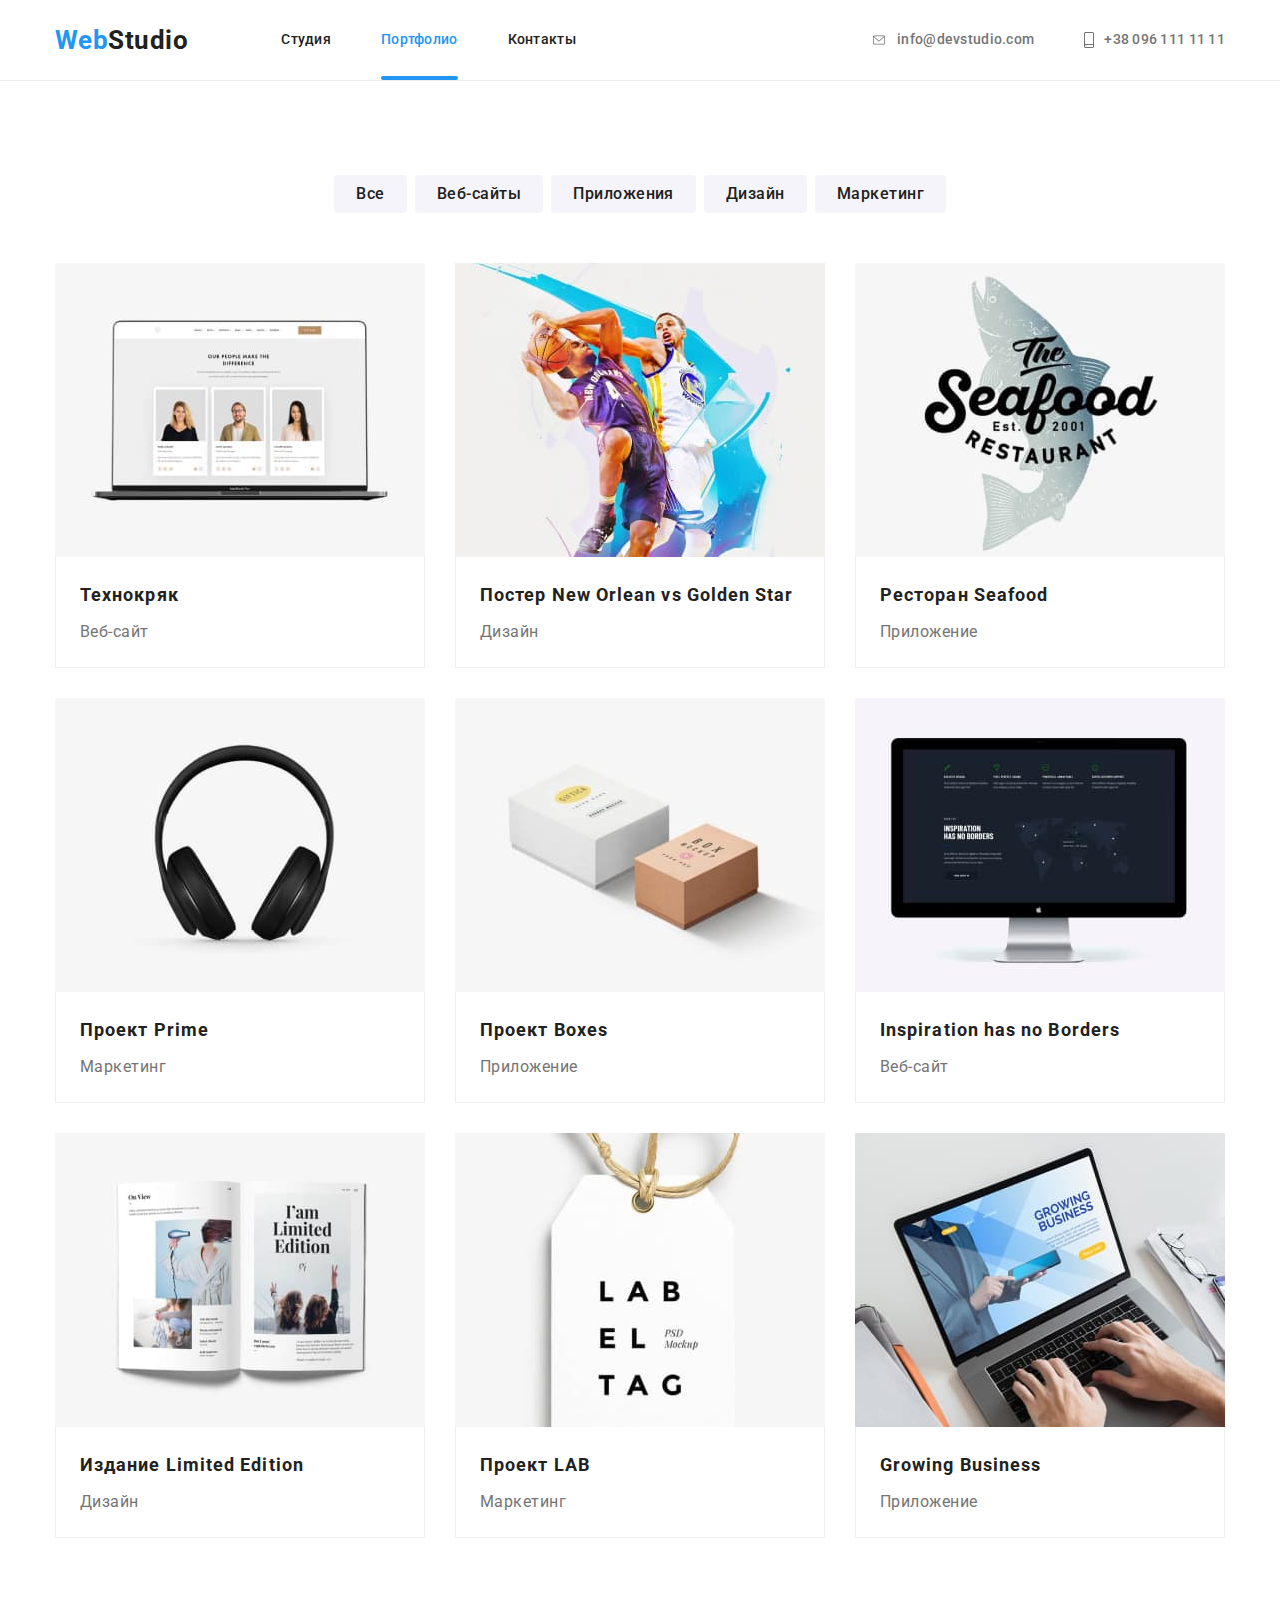
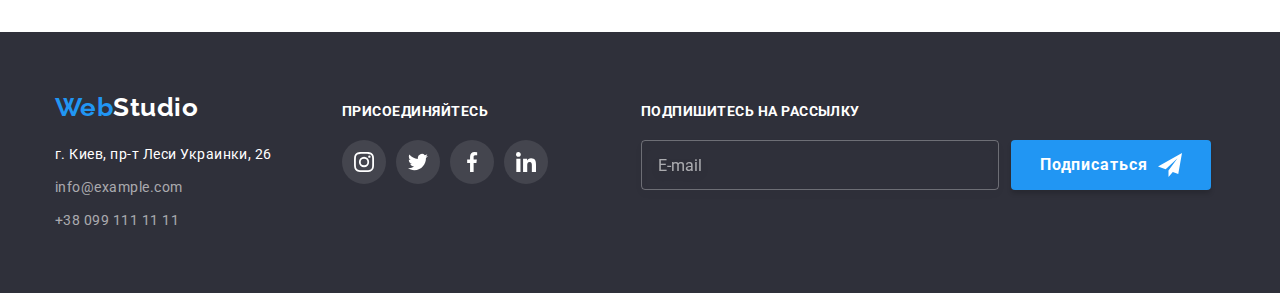
==== portfolio.html @ f4f3c97e "start" ====
<!DOCTYPE html>
<html lang="ru">
  <head>
    <meta charset="UTF-8" />
    <meta http-equiv="X-UA-Compatible" content="IE=edge" />
    <meta name="viewport" content="width=device-width, initial-scale=1.0" />
    <title>Document</title>
    <link rel="preconnect" href="https://fonts.googleapis.com" />
    <link rel="preconnect" href="https://fonts.gstatic.com" crossorigin />
    <link
      href="https://fonts.googleapis.com/css2?family=Raleway:wght@700&family=Roboto:wght@400;500;700;900&display=swap"
      rel="stylesheet"
    />
    <link
      rel="stylesheet"
      href="https://cdnjs.cloudflare.com/ajax/libs/modern-normalize/1.1.0/modern-normalize.min.css"
    />
    <link rel="stylesheet" href="./css/styles.css" />
  </head>

  <body>
    <!-- Шапка -->

    <header class="page-header">
      <nav class="container site-nav">
        <a href="./index.html" lang="en" class="logo link"> <span class="web">Web</span>Studio </a>

        <ul class="nav list">
          <li class="item"><a href="./index.html" class="link"> Студия </a></li>
          <li class="item"><a href="./portfolio.html" class="link current"> Портфолио </a></li>
          <li class="item"><a href="" target="_blank" class="link"> Контакты </a></li>
        </ul>

        <ul class="contacts list">
          <li class="item">
            <a href="mailto:info@devstudio.com" class="mail link">
              <svg class="header-icon" width="16" height="12">
                <use href="./images/icons/icons.svg#prefix__icon-envelope"></use></svg
              >info@devstudio.com
            </a>
          </li>
          <li class="item">
            <a href="tel:+380961111111" class="tel link">
              <svg class="header-icon" width="10" height="16">
                <use href="./images/icons/icons.svg#prefix__icon-smartphone"></use></svg
              >+38 096 111 11 11
            </a>
          </li>
        </ul>
      </nav>
    </header>

    <!-- Основная часть -->
    <main>
      <section class="projects">
        <div class="container">
          <h1 class="hidden-title">Портфолио</h1>

          <!-- Фильтр примеров работ -->

          <h2 class="hidden-title">Фильтр работ</h2>

          <ul class="filter-list list">
            <li class="item">
              <button type="button" class="filter-button">Все</button>
            </li>
            <li class="item">
              <button type="button" class="filter-button">Веб-сайты</button>
            </li>
            <li class="item">
              <button type="button" class="filter-button">Приложения</button>
            </li>
            <li class="item">
              <button type="button" class="filter-button">Дизайн</button>
            </li>
            <li class="item">
              <button type="button" class="filter-button">Маркетинг</button>
            </li>
          </ul>

          <!-- Галерея работ -->

          <h2 class="hidden-title">Галерея работ</h2>

          <ul class="projects-list list">
            <li class="projects-list-item">
              <a href="" class="project link">
                <div class="overlay">
                  <img
                    src="./images/portfolio/technocrack.jpg"
                    alt="Скрин веб-сайта Технокряк"
                    width="370"
                    height="294"
                  />
                  <div class="project-description">
                    <p>
                      Ресурс предлагает комплексные предложения с разным уровнем функционала и
                      сервисов. Все это позволит посетителю получить исчерпывающие сведения о
                      компании или частном лице.
                    </p>
                  </div>
                </div>
                <div class="text">
                  <h3 class="project-title">Технокряк</h3>
                  <p class="project-type">Веб-сайт</p>
                </div>
              </a>
            </li>

            <li class="projects-list-item">
              <a href="" class="project link">
                <div class="overlay">
                  <img
                    src="./images/portfolio/poster.jpg"
                    alt="Постер New Orlean vs Golden Star"
                    width="370"
                    height="294"
                  />
                  <div class="project-description">
                    <p>
                      Ресурс предлагает комплексные предложения с разным уровнем функционала и
                      сервисов. Все это позволит посетителю получить исчерпывающие сведения о
                      компании или частном лице.
                    </p>
                  </div>
                </div>
                <div class="text">
                  <h3 class="project-title">
                    Постер <span lang="en"> New Orlean vs Golden Star </span>
                  </h3>
                  <p class="project-type">Дизайн</p>
                </div>
              </a>
            </li>

            <li class="projects-list-item">
              <a href="" class="project link">
                <div class="overlay">
                  <img
                    src="./images/portfolio/seafood.jpg"
                    alt="Ресторан Seafood лого"
                    width="370"
                    height="294"
                  />
                  <div class="project-description">
                    <p>
                      Ресурс предлагает комплексные предложения с разным уровнем функционала и
                      сервисов. Все это позволит посетителю получить исчерпывающие сведения о
                      компании или частном лице.
                    </p>
                  </div>
                </div>
                <div class="text">
                  <h3 class="project-title">Ресторан <span lang="en">Seafood</span></h3>
                  <p class="project-type">Приложение</p>
                </div>
              </a>
            </li>

            <li class="projects-list-item">
              <a href="" class="project link">
                <div class="overlay">
                  <img
                    src="./images/portfolio/prime.jpg"
                    alt="Фото наушников"
                    width="370"
                    height="294"
                  />
                  <div class="project-description">
                    <p>
                      Ресурс предлагает комплексные предложения с разным уровнем функционала и
                      сервисов. Все это позволит посетителю получить исчерпывающие сведения о
                      компании или частном лице.
                    </p>
                  </div>
                </div>
                <div class="text">
                  <h3 class="project-title">Проект <span lang="en">Prime</span></h3>
                  <p class="project-type">Маркетинг</p>
                </div>
              </a>
            </li>

            <li class="projects-list-item">
              <a href="" class="project link">
                <div class="overlay">
                  <img src="./images/portfolio/boxes.jpg" alt="Коробки" width="370" height="294" />

                  <div class="project-description">
                    <p>
                      Ресурс предлагает комплексные предложения с разным уровнем функционала и
                      сервисов. Все это позволит посетителю получить исчерпывающие сведения о
                      компании или частном лице.
                    </p>
                  </div>
                </div>
                <div class="text">
                  <h3 class="project-title">Проект Boxes</h3>
                  <p class="project-type">Приложение</p>
                </div>
              </a>
            </li>

            <li class="projects-list-item">
              <a href="" class="project link">
                <div class="overlay">
                  <img
                    src="./images/portfolio/inspiration.jpg"
                    alt="Скриншот веб-сайта Inspiration has no Borders"
                    width="370"
                    height="294"
                  />
                  <div class="project-description">
                    <p>
                      Ресурс предлагает комплексные предложения с разным уровнем функционала и
                      сервисов. Все это позволит посетителю получить исчерпывающие сведения о
                      компании или частном лице.
                    </p>
                  </div>
                </div>
                <div class="text">
                  <h3 class="project-title">Inspiration has no Borders</h3>
                  <p class="project-type">Веб-сайт</p>
                </div>
              </a>
            </li>

            <li class="projects-list-item">
              <a href="" class="project link">
                <div class="overlay">
                  <img
                    src="./images/portfolio/limited-edition.jpg"
                    alt="Разворот журнала"
                    width="370"
                    height="294"
                  />
                  <div class="project-description">
                    <p>
                      Ресурс предлагает комплексные предложения с разным уровнем функционала и
                      сервисов. Все это позволит посетителю получить исчерпывающие сведения о
                      компании или частном лице.
                    </p>
                  </div>
                </div>
                <div class="text">
                  <h3 class="project-title">Издание Limited Edition</h3>
                  <p class="project-type">Дизайн</p>
                </div>
              </a>
            </li>

            <li class="projects-list-item">
              <a href="" class="project link">
                <div class="overlay">
                  <img
                    src="./images/portfolio/lab.jpg"
                    alt="Проект LAB лого"
                    width="370"
                    height="294"
                  />
                  <div class="project-description">
                    <p>
                      Ресурс предлагает комплексные предложения с разным уровнем функционала и
                      сервисов. Все это позволит посетителю получить исчерпывающие сведения о
                      компании или частном лице.
                    </p>
                  </div>
                </div>
                <div class="text">
                  <h3 class="project-title">Проект LAB</h3>
                  <p class="project-type">Маркетинг</p>
                </div>
              </a>
            </li>

            <li class="projects-list-item">
              <a href="" class="project link">
                <div class="overlay">
                  <img
                    src="./images/portfolio/growing-business.jpg"
                    alt="Скриншот приложения Growing Business"
                    width="370"
                    height="294"
                  />
                  <div class="project-description">
                    <p>
                      Ресурс предлагает комплексные предложения с разным уровнем функционала и
                      сервисов. Все это позволит посетителю получить исчерпывающие сведения о
                      компании или частном лице.
                    </p>
                  </div>
                </div>
                <div class="text">
                  <h3 class="project-title">Growing Business</h3>
                  <p class="project-type">Приложение</p>
                </div>
              </a>
            </li>
          </ul>
        </div>
      </section>
    </main>

    <!-- Футер -->

    <footer class="page-footer">
      <div class="container footer-flex">
        <div>
          <a href="./index.html" lang="en" class="white-logo link">
            <span class="web">Web</span>Studio
          </a>

          <address>
            <ul class="address-list list">
              <li>
                <a
                  href="https://goo.gl/maps/A1SFex8QC9FyxfqN6"
                  target="_blank"
                  rel="noopener noreferrer"
                  class="link"
                >
                  г. Киев, пр-т Леси Украинки, 26
                </a>
              </li>
              <li>
                <a href="mailto:info@example.com" class="link"> info@example.com </a>
              </li>
              <li><a href="tel:+380991111111" class="link">+38 099 111 11 11</a></li>
            </ul>
          </address>
        </div>
        <div class="social-links">
          <h2 class="hidden-title">Социальные сети</h2>
          <h3>Присоединяйтесь</h3>
          <ul class="social-media-list list">
            <li class="footer-media-icon">
              <a href="" class="footer-social-link">
                <svg class="icon" width="20" height="20">
                  <use href="./images/icons/icons.svg#prefix__icon-instagram"></use>
                </svg>
              </a>
            </li>
            <li class="footer-media-icon">
              <a href="" class="footer-social-link">
                <svg class="icon" width="20" height="20">
                  <use href="./images/icons/icons.svg#prefix__icon-twitter"></use>
                </svg>
              </a>
            </li>
            <li class="footer-media-icon">
              <a href="" class="footer-social-link">
                <svg class="icon" width="20" height="20">
                  <use href="./images/icons/icons.svg#prefix__icon-facebook"></use>
                </svg>
              </a>
            </li>
            <li class="footer-media-icon">
              <a href="" class="footer-social-link">
                <svg class="icon" width="20" height="20">
                  <use href="./images/icons/icons.svg#prefix__icon-linkedin"></use>
                </svg>
              </a>
            </li>
          </ul>
        </div>

        <form class="subscription-form">
          <h3>Подпишитесь на рассылку</h3>
          <div class="subscription-form-field">
            <label class="visually-hidden" for="email">Подписка на рассылку</label>
            <input
              class="subscription-input"
              type="email"
              name="E-mail"
              id="email"
              placeholder="E-mail"
            />

            <button class="subscription-button" type="submit">
              Подписаться
              <svg class="icon" width="24" height="24">
                <use href="./images/icons/icons.svg#icon-send"></use>
              </svg>
            </button>
          </div>
        </form>
      </div>
    </footer>
  </body>
</html>
---- css/styles.css ----
:root {
  --primary-text-color: #212121;
  --secondary-text-color: #757575;
  --accent-color: #2196f3;
  --main-white: #ffffff;
  --dark-bg-color: #2f303a;
  --light-bg-color: #f5f4fa;
  --transition-duration: 250ms;
  --transition-timing-function: cubic-bezier(0.4, 0, 0.2, 1);
}

body {
  color: var(--primary-text-color);
  background-color: var(--main-white, #ffffff);

  font-family: Roboto, sans-serif;
  letter-spacing: 0.03em;
}

.page-header {
  background-color: #ffffff;
  border-bottom: 1px solid #ececec;
}

.container {
  width: 1200px;
  margin-left: auto;
  margin-right: auto;
  padding-left: 15px;
  padding-right: 15px;
}

/* logo */
.site-nav {
  display: flex;
  align-items: center;
}
.logo {
  color: var(--primary-text-color);

  font-family: Raleway, sans-serif;
  font-weight: 700;
  font-size: 26px;
  line-height: 1.19;
}
.web {
  color: var(--accent-color);
}

/* header */
.list {
  padding: 0;
  margin: 0;

  list-style: none;
}
.link,
.link:visited {
  text-decoration: none;
  color: inherit;
  font-family: inherit;

  transition-property: color;
  transition-duration: var(--transition-duration);
  transition-timing-function: var(--transition-timing-function);
}
.nav {
  display: flex;
  margin-left: 93px;
}
.nav .item {
  position: relative;
}
.nav .item:not(:last-child) {
  margin-right: 50px;
}

.nav .link {
  display: block;
  padding-top: 32px;
  padding-bottom: 32px;

  color: var(--primary-text-color);

  font-weight: 500;
  font-size: 14px;
  line-height: 1.14;
  letter-spacing: 0.02em;
}
.nav .link.current {
  color: var(--accent-color);
}
.current::after {
  content: '';
  position: absolute;
  left: 0;
  bottom: 0;

  height: 4px;
  width: 100%;
  background: #2196f3;
  border-radius: 2px;
}

.contacts {
  display: flex;
  margin-left: auto;
}
.contacts .item + .item {
  margin-left: 50px;
}

.contacts .link {
  display: block;
  padding-top: 32px;
  padding-bottom: 32px;

  color: var(--secondary-text-color);

  font-weight: 500;
  font-size: 14px;
  line-height: 1.14;
  letter-spacing: 0.02em;
}
.site-nav .link:hover,
.site-nav .link:focus {
  color: var(--accent-color);
}
.contacts .item > a {
  display: inline-flex;
  justify-content: center;
  align-items: center;
}
.header-icon {
  fill: currentColor;
  margin-right: 10px;
}

/* hero */
.hero {
  max-width: 1600px;
  min-height: 600px;
  margin-left: auto;
  margin-right: auto;

  padding-top: 200px;
  padding-bottom: 200px;

  background-color: #c4c4c4;
  background-image: linear-gradient(to right, rgba(47, 48, 58, 0.4), rgba(47, 48, 58, 0.4)),
    url(../images/icons/fon.jpg);
  background-repeat: no-repeat;
  background-position: center;
  background-size: cover;

  /* background-color: var(--secondary-bg-color); */
  text-align: center;
}
.hero-title {
  margin: 0 auto;
  margin-bottom: 30px;
  width: 696px;

  color: var(--main-white);

  font-weight: 900;
  font-size: 44px;
  line-height: 1.36;

  letter-spacing: 0.06em;
  text-transform: uppercase;
}
.hero-button {
  display: inline-block;
  padding: 10px 32px;
  border-radius: 4px;
  min-width: 200px;
  border: none;

  color: var(--main-white);
  background-color: var(--accent-color);
  cursor: pointer;

  font-family: inherit;
  font-weight: 700;
  font-size: 16px;
  line-height: 1.88;
  letter-spacing: 0.06em;
}

/* section skills */

/* .section {
  padding-top: 94px;
  padding-bottom: 94px;
}   
- мені зручніше було кожній секції окремо все задавати, 
до того ж, в мене окремо є секції skills & work-areas 
в них відрізняються паддінги, чи їх треба в одну секцію винести? 
*/

.skills {
  padding-top: 94px;
  padding-bottom: 94px;
}
.hidden-title,
.visually-hidden {
  position: absolute;
  width: 1px;
  height: 1px;
  margin: -1px;
  border: 0;
  padding: 0;

  white-space: nowrap;
  clip-path: inset(100%);
  clip: rect(0 0 0 0);
  overflow: hidden;
}
.skills-list {
  display: flex;
  justify-content: space-between;
}
.skill {
  /* width: 270px; */
  width: calc((100% - 3 * 30px) / 4);
}

.skill-icon {
  display: flex;
  justify-content: center;
  align-items: center;

  width: 270px;
  height: 120px;

  background-color: var(--light-bg-color);

  border-radius: 4px;
  margin-top: 0;
  margin-bottom: 30px;
}

.skills-list h3 {
  margin-top: 0;
  margin-bottom: 10px;

  font-weight: 700;
  font-size: 14px;
  line-height: 1.14;

  text-transform: uppercase;
}
.skills-list p {
  margin-top: 0;
  margin-bottom: 0;

  color: var(--secondary-text-color);

  font-size: 14px;
  line-height: 1.71;
}

/* work areas section */
.work-areas {
  margin-top: 0;
  margin-bottom: 0;
  padding-bottom: 94px;
}
.work-areas-list {
  display: flex;
  justify-content: space-between;
  /* vertical-align: bottom; */
}
.section-title {
  margin-top: 0;
  margin-bottom: 50px;

  font-weight: 700;
  font-size: 36px;
  line-height: 1.17;
  text-align: center;
}
.work-area-item {
  position: relative;
}
.work-area-item img {
  display: block;
}

.text-over {
  position: absolute;
  display: flex;
  justify-content: center;
  align-items: center;

  left: 0;
  bottom: 0;

  width: 100%;
  height: 70px;
  padding: 27px;

  background-color: rgba(47, 48, 58, 0.8);
  color: var(--main-white);

  font-weight: 700;
  font-size: 14px;
  line-height: 1.14;

  text-transform: uppercase;
}

/* team section */
.team {
  padding-top: 94px;
  padding-bottom: 94px;

  background-color: var(--light-bg-color);
}
.our-team {
  display: flex;
  justify-content: space-between;
}

.team-member {
  background-color: var(--main-white);

  box-shadow: 0px 1px 3px rgba(0, 0, 0, 0.12), 0px 1px 1px rgba(0, 0, 0, 0.14),
    0px 2px 1px rgba(0, 0, 0, 0.2);
  border-radius: 0px 0px 4px 4px;
}
.description {
  padding-top: 30px;
  padding-bottom: 30px;
}
.name {
  margin-top: 0;
  margin-bottom: 10px;

  font-weight: 500;
  font-size: 16px;
  line-height: 1.18;
  text-align: center;
}
.position {
  margin-top: 0;
  margin-bottom: 16px;

  color: var(--secondary-text-color);

  font-size: 16px;
  line-height: 1.18;
  text-align: center;
}
.social-media-list {
  display: flex;
  align-items: center;
  justify-content: center;
}
.social-media-icon + .social-media-icon {
  margin-left: 10px;
}
.social-link {
  display: inline-flex;
  justify-content: center;
  align-items: center;

  padding: 0;
  width: 44px;
  height: 44px;
  border-radius: 50%;

  fill: #afb1b8;

  transition: fill var(--transition-duration) var(--transition-timing-function),
    background-color var(--transition-duration) var(--transition-timing-function);
}

.social-link:hover,
.social-link:focus {
  fill: var(--main-white);
  background-color: var(--accent-color);
}

/* clients */
.clients {
  padding-top: 94px;
  padding-bottom: 94px;
}
.clients-list {
  display: flex;
  justify-content: space-between;
}
.client-company {
  display: inline-flex;
  align-items: center;
  justify-content: center;

  width: 170px;
  height: 92px;

  border: 1px solid #afb1b8;
  border-radius: 4px;
  fill: #afb1b8;

  transition: fill var(--transition-duration) var(--transition-timing-function),
    border var(--transition-duration) var(--transition-timing-function);
}

.client-company:hover,
.client-company:focus {
  fill: var(--accent-color);
  border: 1px solid var(--accent-color);
}

/* Portfolio */
/* filter */
.projects {
  padding-top: 94px;
  padding-bottom: 94px;
}
.filter-list {
  padding-bottom: 50px;
  display: flex;
  justify-content: center;
}
.filter-list .item:not(:last-child) {
  margin-right: 8px;
}

.filter-button {
  min-width: 73px;
  padding: 6px 22px;
  border: none;
  border-radius: 4px;

  color: var(--primary-text-color);
  background-color: #f5f4fa;

  font-family: Roboto, sans-serif;
  font-style: normal;
  font-weight: 500;
  font-size: 16px;
  line-height: 1.62;
  text-align: center;
  letter-spacing: 0.03em;

  transition: color var(--transition-duration) var(--transition-timing-function),
    background-color var(--transition-duration) var(--transition-timing-function),
    box-shadow var(--transition-duration) var(--transition-timing-function);
}
.filter-button:hover,
.filter-button:focus {
  color: var(--main-white);
  background-color: var(--accent-color);
  cursor: pointer;

  box-shadow: 0px 3px 1px rgba(0, 0, 0, 0.1), 0px 1px 2px rgba(0, 0, 0, 0.08),
    0px 2px 2px rgba(0, 0, 0, 0.12);
}

/* gallery */
.projects-list {
  display: flex;
  flex-wrap: wrap;
}
.projects-list-item {
  /* width: 370px; */
  width: calc((100% - 60px) / 3);
  margin-right: 30px;
  margin-bottom: 30px;
}
.projects-list-item:nth-child(3n) {
  margin-right: 0;
}
.projects-list-item:nth-last-child(-n + 3) {
  margin-bottom: 0;
}
.project {
  display: block;

  transition: box-shadow var(--transition-duration) var(--transition-timing-function);
}
.overlay {
  position: relative;
  overflow: hidden;
  display: flex;
}
.project-description {
  position: absolute;
  top: 0;
  left: 0;
  display: flex;
  justify-content: center;
  align-items: center;

  width: 100%;
  height: 100%;
  padding: 63px 24px;

  background-color: var(--accent-color);
  opacity: 0.9;
  color: var(--main-white);
  font-size: 18px;
  line-height: 1.5;
  transform: translateY(105%);

  transition: transform var(--transition-duration) var(--transition-timing-function);
}

.project:hover,
.project:focus {
  box-shadow: 0px 1px 1px rgba(0, 0, 0, 0.12), 0px 4px 4px rgba(0, 0, 0, 0.06),
    1px 4px 6px rgba(0, 0, 0, 0.16);
  cursor: pointer;
}

.project:hover .project-description,
.project:focus .project-description {
  transform: translateY(0);
}
.project > img {
  display: block;
}

.projects-list-item .text {
  padding: 20px 24px;
  border-bottom: 1px solid #eeeeee;
  border-left: 1px solid #eeeeee;
  border-right: 1px solid #eeeeee;
}
.project-title {
  margin-top: 0;
  margin-bottom: 4px;

  font-weight: 700;
  font-size: 18px;
  line-height: 2;
  letter-spacing: 0.06em;
}
.project-type {
  margin-top: 0;
  margin-bottom: 0;

  color: var(--secondary-text-color);

  font-size: 16px;
  line-height: 1.88;
}

/* footer */
.page-footer {
  padding-top: 60px;
  padding-bottom: 60px;

  background-color: var(--dark-bg-color);
}
.page-footer .white-logo {
  display: block;
  margin-bottom: 20px;

  color: var(--main-white);

  font-family: Raleway, sans-serif;
  font-weight: 700;
  font-size: 26px;
  line-height: 1.19;
}
.address-list > li:not(:last-child) {
  display: block;
  margin-bottom: 9px;
}
.address-list .link {
  color: rgba(255, 255, 255, 0.6);

  font-style: normal;
  font-weight: 400;
  font-size: 14px;
  line-height: 1.71;
}
.address-list .link:hover,
.address-list .link:focus {
  color: var(--accent-color);
}
.address-list [rel] {
  color: var(--main-white);
}
.page-footer h3 {
  margin-top: 0;
  margin-bottom: 20px;

  font-weight: 700;
  font-size: 14px;
  line-height: 1.14;

  text-transform: uppercase;
  color: var(--main-white);
}
.footer-flex {
  display: flex;
  align-items: baseline;
  /* justify-content: space-between; */
}
.social-links {
  margin-left: 70px;
}
.footer-media-icon + .footer-media-icon {
  margin-left: 10px;
}
.footer-social-link {
  display: inline-flex;
  justify-content: center;
  align-items: center;

  padding: 0;
  width: 44px;
  height: 44px;
  border-radius: 50%;

  fill: var(--main-white);
  background-color: rgba(255, 255, 255, 0.1);

  transition: background-color var(--transition-duration) var(--transition-timing-function);
}
.footer-social-link:hover,
.footer-social-link:focus {
  background-color: var(--accent-color);
}
.subscription-form {
  margin-left: 93px;
}
.subscription-form-field {
  display: flex;
}
.subscription-input {
  width: 358px;
  height: 50px;
  padding-left: 16px;

  border: 1px solid rgba(255, 255, 255, 0.3);
  filter: drop-shadow(0px 4px 4px rgba(0, 0, 0, 0.15));
  border-radius: 4px;

  background-color: transparent;
  color: var(--main-white);
  outline: none;

  cursor: pointer;
  transition: border-color var(--transition-duration) var(--transition-timing-function);
}
.subscription-input::placeholder {
  color: rgba(255, 255, 255, 0.6);
}
.subscription-input:hover,
.subscription-input:focus {
  border-color: var(--accent-color);
}
.subscription-button {
  display: flex;
  align-items: center;
  justify-content: center;

  padding: 10px;
  min-width: 200px;
  margin-left: 12px;

  color: var(--main-white);
  background-color: var(--accent-color);
  box-shadow: 0px 4px 4px rgba(0, 0, 0, 0.15);
  border: none;
  border-radius: 4px;

  font-family: inherit;
  font-weight: 700;
  font-size: 16px;
  line-height: 1.88;
  letter-spacing: 0.06em;

  cursor: pointer;
}
.subscription-button .icon {
  margin-left: 10px;
}

/*  MODAL */

.backdrop {
  position: fixed;
  top: 0;
  left: 0;
  width: 100%;
  height: 100%;

  background-color: rgba(0, 0, 0, 0.2);
  transition: opacity 300ms var(--transition-timing-function),
    visibility 300ms var(--transition-timing-function);
}
.backdrop.is-hidden {
  opacity: 0;
  pointer-events: none;
  visibility: hidden;
}

.backdrop.is-hidden .modal {
  transform: translate(-50%, -50%) scale(0.5) rotate(360deg);
}

.modal {
  position: absolute;
  z-index: 1;
  top: 50%;
  left: 50%;
  transform: translate(-50%, -50%) scale(1) rotate(0);

  width: 528px;
  min-height: 581px;
  padding: 40px 39px 40px 41px;

  background-color: var(--main-white);
  box-shadow: 0px 1px 3px rgba(0, 0, 0, 0.12), 0px 1px 1px rgba(0, 0, 0, 0.14),
    0px 2px 1px rgba(0, 0, 0, 0.2);
  border-radius: 4px;

  transition: transform 300ms var(--transition-timing-function);
}

.close-icon {
  display: flex;
  justify-content: center;
  align-items: center;

  position: absolute;
  top: 8px;
  right: 8px;

  width: 30px;
  height: 30px;

  background-color: transparent;
  border: 1px solid rgba(0, 0, 0, 0.1);
  border-radius: 50%;

  cursor: pointer;
  transition: fill var(--transition-duration) var(--transition-timing-function);
}
.close-icon:hover,
.close-icon:focus {
  fill: var(--accent-color);
}
.modal-title {
  margin-top: 0;
  margin-bottom: 12px;
  text-align: center;

  font-weight: 700;
  font-size: 20px;
  line-height: 1.15;

  color: var(--primary-text-color);
}

.form-field {
  margin-bottom: 10px;
}
.input-wrap {
  position: relative;
}

.modal-input {
  width: 100%;
  height: 40px;
  padding-left: 42px;

  border: 1px solid rgba(33, 33, 33, 0.2);
  border-radius: 4px;

  background-color: transparent;
  color: var(--primary-text-color);
  outline: none;

  cursor: pointer;
  transition: border-color var(--transition-duration) var(--transition-timing-function);
}

.modal-input:focus,
.modal-input:hover {
  border-color: var(--accent-color);
}

.modal-input:focus + .input-icon,
.modal-input:hover + .input-icon {
  fill: var(--accent-color);
}

.input-icon {
  position: absolute;
  left: 12px;
  top: 50%;
  transform: translateY(-50%);
  transition: fill var(--transition-duration) var(--transition-timing-function);
}
.comments-field {
  margin-bottom: 20px;
}
.comments {
  resize: none;

  height: 120px;
  padding: 16px;
}
.input-label {
  display: block;
  margin-bottom: 4px;

  font-size: 12px;
  line-height: 1.17;
  letter-spacing: 0.01em;

  color: var(--secondary-text-color);
}

.comments::placeholder {
  color: rgba(117, 117, 117, 0.5);
}

.agreement {
  margin-bottom: 30px;
}
.confirm-label {
  position: relative;
  display: flex;
  align-items: center;
  justify-content: center;

  font-size: 14px;
  line-height: 1.7;

  color: var(--secondary-text-color);
}
.confirm-label::before {
  content: '';
  width: 16px;
  height: 15px;

  border: 2px solid var(--primary-text-color);
  border-radius: 3px;
  margin-right: 8px;
}
.modal-check:checked + .confirm-label::before {
  background-color: var(--accent-color);
  background-image: url(../images/icons/check-icon.svg);
  background-repeat: no-repeat;
  background-position: center;
  background-size: contain;
  border: transparent;
}
.modal-check:hover + .confirm-label::before,
.modal-check:focus + .confirm-label::before {
  border-color: var(--accent-color);
}

.link.confirm-rools {
  margin-left: 4px;

  color: var(--accent-color);
  line-height: 0.85;
  border-bottom: 1px solid var(--accent-color);
}
.send-button {
  display: flex;
  justify-content: center;
  margin-right: auto;
  margin-left: auto;

  padding: 10px;
  min-width: 200px;

  color: var(--main-white);
  background-color: var(--accent-color);
  box-shadow: 0px 4px 4px rgba(0, 0, 0, 0.15);
  border: none;
  border-radius: 4px;

  font-family: inherit;
  font-weight: 700;
  font-size: 16px;
  line-height: 1.88;
  letter-spacing: 0.06em;

  cursor: pointer;
  transition: background-color var(--transition-duration) var(--transition-timing-function);
}
.send-button:hover,
.send-button:focus {
  background-color: #188ce8;
}
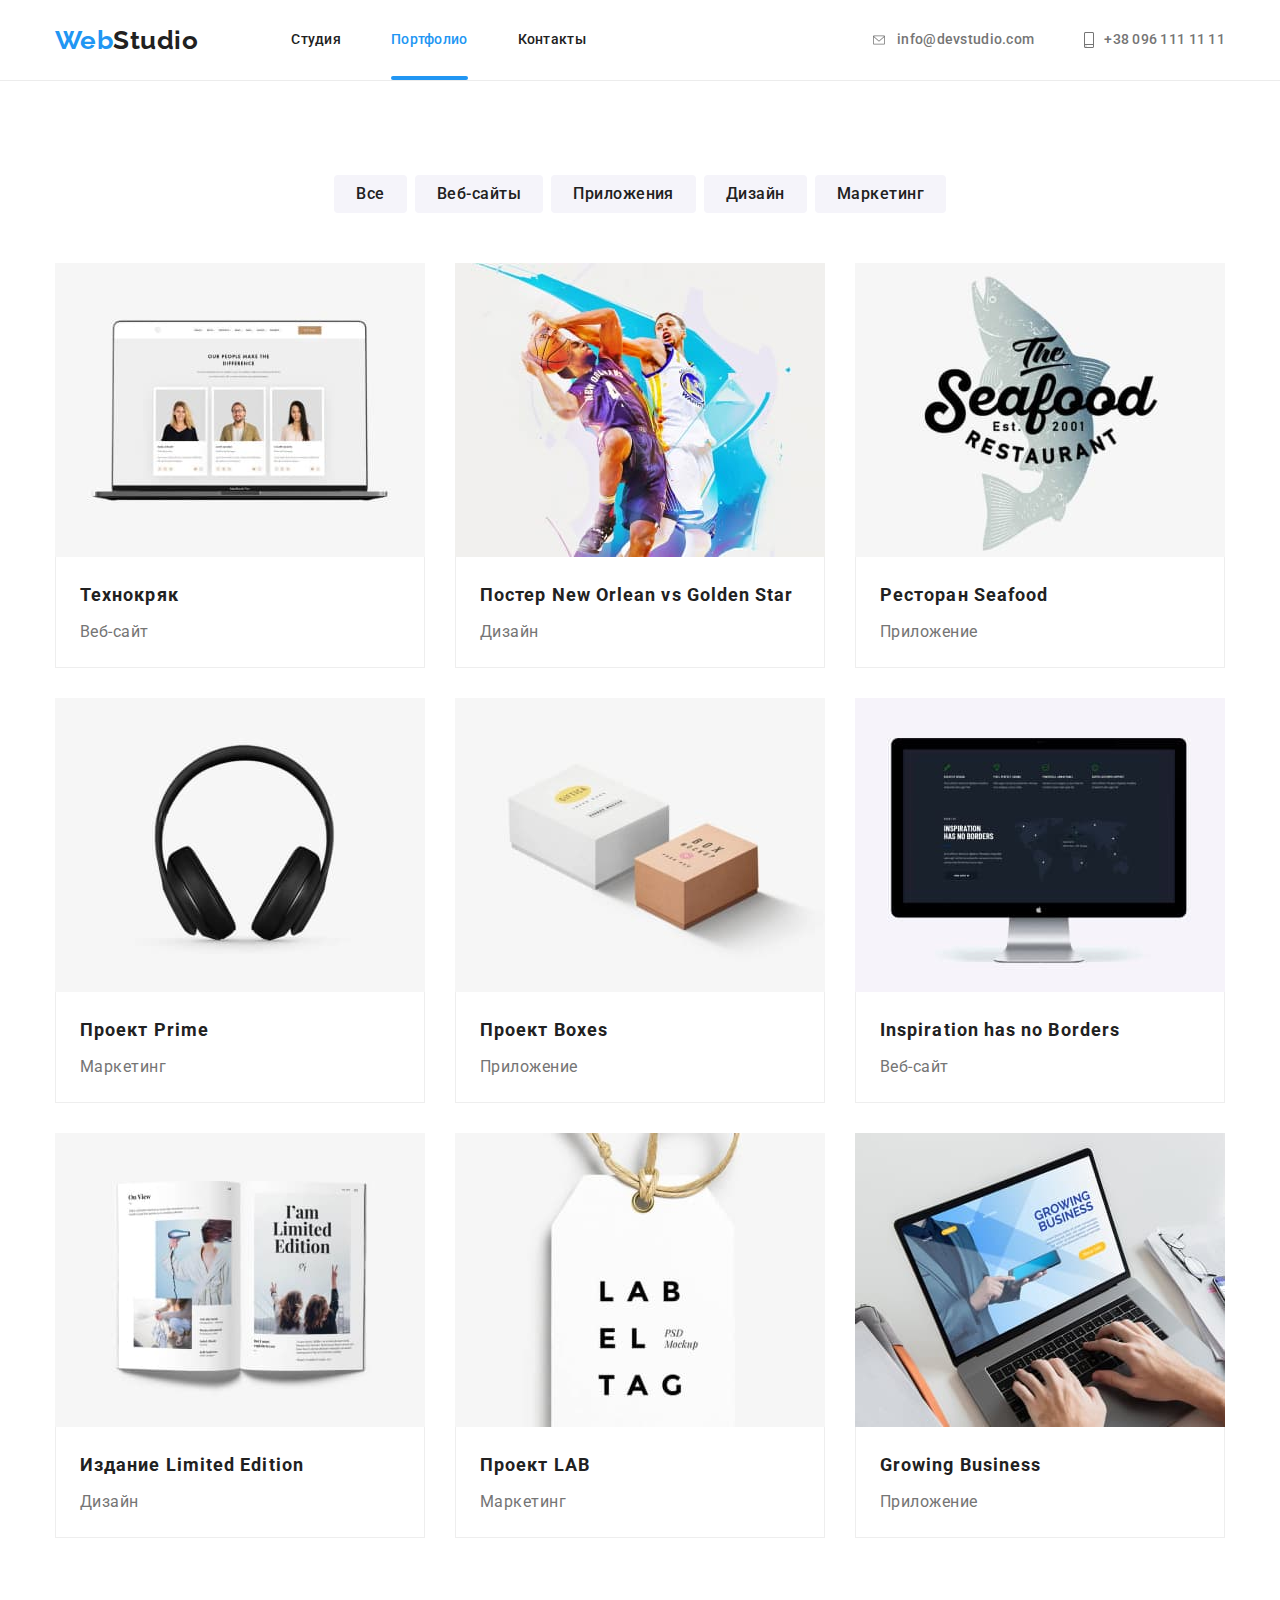
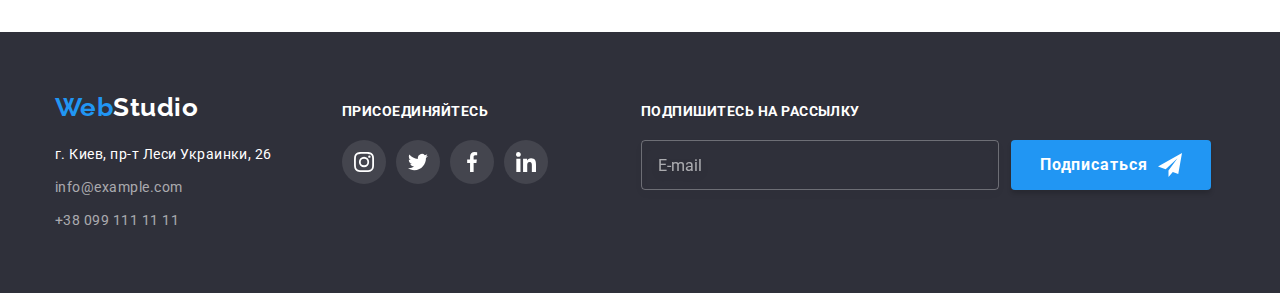
==== commit 7cbcdb22: "SCSS construction" ====
--- a/portfolio.html
+++ b/portfolio.html
@@ -15,50 +15,60 @@
       rel="stylesheet"
       href="https://cdnjs.cloudflare.com/ajax/libs/modern-normalize/1.1.0/modern-normalize.min.css"
     />
-    <link rel="stylesheet" href="./css/styles.css" />
+    <link rel="stylesheet" href="./css/main.min.css" />
   </head>
 
   <body>
     <!-- Шапка -->
 
-    <header class="page-header">
-      <nav class="container site-nav">
-        <a href="./index.html" lang="en" class="logo link"> <span class="web">Web</span>Studio </a>
-
-        <ul class="nav list">
-          <li class="item"><a href="./index.html" class="link"> Студия </a></li>
-          <li class="item"><a href="./portfolio.html" class="link current"> Портфолио </a></li>
-          <li class="item"><a href="" target="_blank" class="link"> Контакты </a></li>
-        </ul>
-
-        <ul class="contacts list">
-          <li class="item">
-            <a href="mailto:info@devstudio.com" class="mail link">
-              <svg class="header-icon" width="16" height="12">
-                <use href="./images/icons/icons.svg#prefix__icon-envelope"></use></svg
-              >info@devstudio.com
-            </a>
-          </li>
-          <li class="item">
-            <a href="tel:+380961111111" class="tel link">
-              <svg class="header-icon" width="10" height="16">
-                <use href="./images/icons/icons.svg#prefix__icon-smartphone"></use></svg
-              >+38 096 111 11 11
-            </a>
-          </li>
-        </ul>
-      </nav>
+    <header class="header">
+      <div class="container">
+        <nav class="site-nav">
+          <a href="./index.html" lang="en" class="logo header__logo link">
+            <span class="logo__accent">Web</span>Studio
+          </a>
+
+          <ul class="nav list">
+            <li class="nav__item">
+              <a href="./index.html" class="nav__link link"> Студия </a>
+            </li>
+            <li class="nav__item">
+              <a href="./portfolio.html" class="nav__link link current"> Портфолио </a>
+            </li>
+            <li class="nav__item">
+              <a href="" target="_blank" class="nav__link link"> Контакты </a>
+            </li>
+          </ul>
+
+          <ul class="contacts list">
+            <li class="contacts__item">
+              <a href="mailto:info@devstudio.com" class="contacts__link link">
+                <svg class="contacts__icon" width="16" height="12">
+                  <use href="./images/icons/icons.svg#prefix__icon-envelope"></use></svg
+                >info@devstudio.com
+              </a>
+            </li>
+            <li class="contacts__item">
+              <a href="tel:+380961111111" class="contacts__link link">
+                <svg class="contacts__icon" width="10" height="16">
+                  <use href="./images/icons/icons.svg#prefix__icon-smartphone"></use></svg
+                >+38 096 111 11 11
+              </a>
+            </li>
+          </ul>
+        </nav>
+      </div>
     </header>
 
     <!-- Основная часть -->
     <main>
-      <section class="projects">
+      <section class="section projects">
         <div class="container">
-          <h1 class="hidden-title">Портфолио</h1>
+          <h1 class="visually-hidden">Портфолио</h1>
 
           <!-- Фильтр примеров работ -->
 
-          <h2 class="hidden-title">Фильтр работ</h2>
+          <h2 class="visually-hidden">Фильтр работ</h2>
 
           <ul class="filter-list list">
             <li class="item">
@@ -80,11 +90,11 @@
 
           <!-- Галерея работ -->
 
-          <h2 class="hidden-title">Галерея работ</h2>
+          <h2 class="visually-hidden">Галерея работ</h2>
 
           <ul class="projects-list list">
             <li class="projects-list-item">
-              <a href="" class="project link">
+              <a href="" class="project portfolio-link">
                 <div class="overlay">
                   <img
                     src="./images/portfolio/technocrack.jpg"
@@ -108,7 +118,7 @@
             </li>
 
             <li class="projects-list-item">
-              <a href="" class="project link">
+              <a href="" class="project portfolio-link">
                 <div class="overlay">
                   <img
                     src="./images/portfolio/poster.jpg"
@@ -134,7 +144,7 @@
             </li>
 
             <li class="projects-list-item">
-              <a href="" class="project link">
+              <a href="" class="project portfolio-link">
                 <div class="overlay">
                   <img
                     src="./images/portfolio/seafood.jpg"
@@ -158,7 +168,7 @@
             </li>
 
             <li class="projects-list-item">
-              <a href="" class="project link">
+              <a href="" class="project portfolio-link">
                 <div class="overlay">
                   <img
                     src="./images/portfolio/prime.jpg"
@@ -182,7 +192,7 @@
             </li>
 
             <li class="projects-list-item">
-              <a href="" class="project link">
+              <a href="" class="project portfolio-link">
                 <div class="overlay">
                   <img src="./images/portfolio/boxes.jpg" alt="Коробки" width="370" height="294" />
 
@@ -202,7 +212,7 @@
             </li>
 
             <li class="projects-list-item">
-              <a href="" class="project link">
+              <a href="" class="project portfolio-link">
                 <div class="overlay">
                   <img
                     src="./images/portfolio/inspiration.jpg"
@@ -226,7 +236,7 @@
             </li>
 
             <li class="projects-list-item">
-              <a href="" class="project link">
+              <a href="" class="project portfolio-link">
                 <div class="overlay">
                   <img
                     src="./images/portfolio/limited-edition.jpg"
@@ -250,7 +260,7 @@
             </li>
 
             <li class="projects-list-item">
-              <a href="" class="project link">
+              <a href="" class="project portfolio-link">
                 <div class="overlay">
                   <img
                     src="./images/portfolio/lab.jpg"
@@ -274,7 +284,7 @@
             </li>
 
             <li class="projects-list-item">
-              <a href="" class="project link">
+              <a href="" class="project portfolio-link">
                 <div class="overlay">
                   <img
                     src="./images/portfolio/growing-business.jpg"
@@ -303,59 +313,63 @@
 
     <!-- Футер -->
 
-    <footer class="page-footer">
-      <div class="container footer-flex">
+    <footer class="footer">
+      <div class="container footer__flex">
         <div>
-          <a href="./index.html" lang="en" class="white-logo link">
-            <span class="web">Web</span>Studio
+          <a href="./index.html" lang="en" class="logo footer__logo">
+            <span class="logo__accent">Web</span>Studio
           </a>
 
           <address>
             <ul class="address-list list">
-              <li>
+              <li class="address-list__item">
                 <a
                   href="https://goo.gl/maps/A1SFex8QC9FyxfqN6"
                   target="_blank"
                   rel="noopener noreferrer"
-                  class="link"
+                  class="address-list__link address-list__link--white link"
                 >
                   г. Киев, пр-т Леси Украинки, 26
                 </a>
               </li>
-              <li>
-                <a href="mailto:info@example.com" class="link"> info@example.com </a>
+              <li class="address-list__item">
+                <a href="mailto:info@example.com" class="address-list__link link">
+                  info@example.com
+                </a>
               </li>
-              <li><a href="tel:+380991111111" class="link">+38 099 111 11 11</a></li>
+              <li class="address-list__item">
+                <a href="tel:+380991111111" class="address-list__link link">+38 099 111 11 11</a>
+              </li>
             </ul>
           </address>
         </div>
         <div class="social-links">
-          <h2 class="hidden-title">Социальные сети</h2>
-          <h3>Присоединяйтесь</h3>
+          <h2 class="visually-hidden">Социальные сети</h2>
+          <h3 class="block-title">Присоединяйтесь</h3>
           <ul class="social-media-list list">
-            <li class="footer-media-icon">
-              <a href="" class="footer-social-link">
+            <li class="social-media-list__icon">
+              <a href="" class="social-media-list__link social-media-list__link--dark">
                 <svg class="icon" width="20" height="20">
                   <use href="./images/icons/icons.svg#prefix__icon-instagram"></use>
                 </svg>
               </a>
             </li>
-            <li class="footer-media-icon">
-              <a href="" class="footer-social-link">
+            <li class="social-media-list__icon">
+              <a href="" class="social-media-list__link social-media-list__link--dark">
                 <svg class="icon" width="20" height="20">
                   <use href="./images/icons/icons.svg#prefix__icon-twitter"></use>
                 </svg>
               </a>
             </li>
-            <li class="footer-media-icon">
-              <a href="" class="footer-social-link">
+            <li class="social-media-list__icon">
+              <a href="" class="social-media-list__link social-media-list__link--dark">
                 <svg class="icon" width="20" height="20">
                   <use href="./images/icons/icons.svg#prefix__icon-facebook"></use>
                 </svg>
               </a>
             </li>
-            <li class="footer-media-icon">
-              <a href="" class="footer-social-link">
+            <li class="social-media-list__icon">
+              <a href="" class="social-media-list__link social-media-list__link--dark">
                 <svg class="icon" width="20" height="20">
                   <use href="./images/icons/icons.svg#prefix__icon-linkedin"></use>
                 </svg>
@@ -365,20 +379,20 @@
         </div>
 
         <form class="subscription-form">
-          <h3>Подпишитесь на рассылку</h3>
-          <div class="subscription-form-field">
-            <label class="visually-hidden" for="email">Подписка на рассылку</label>
+          <h3 class="block-title">Подпишитесь на рассылку</h3>
+          <div class="subscription-form__field">
+            <label class="visually-hidden" for="sub-email">Подписка на рассылку</label>
             <input
-              class="subscription-input"
+              class="subscription-form__input"
               type="email"
               name="E-mail"
-              id="email"
+              id="sub-email"
               placeholder="E-mail"
             />
 
-            <button class="subscription-button" type="submit">
+            <button class="button subscription-form__button" type="submit">
               Подписаться
-              <svg class="icon" width="24" height="24">
+              <svg class="subscription-form__icon" width="24" height="24">
                 <use href="./images/icons/icons.svg#icon-send"></use>
               </svg>
             </button>
--- a/css/main.min.css
+++ b/css/main.min.css
@@ -0,0 +1,2 @@
+:root{--primary-text-color: #212121;--secondary-text-color: #757575;--accent-color: #2196f3;--main-white: #ffffff;--dark-bg-color: #2f303a;--light-bg-color: #f5f4fa;--transition-duration: 250ms;--transition-timing-function: cubic-bezier(0.4, 0, 0.2, 1)}h1,h2,h3,h4,h5,h6{margin-top:0}p{margin-top:0}ul{padding:0;margin:0;list-style:none}body{color:var(--primary-text-color);background-color:var(--main-white, #fff);font-family:Roboto, sans-serif;letter-spacing:0.03em}.list{padding:0;margin:0;list-style:none}.link,.link:visited{text-decoration:none;font-family:inherit;-webkit-transition-property:color;transition-property:color;-webkit-transition-duration:var(--transition-duration);transition-duration:var(--transition-duration);-webkit-transition-timing-function:var(--transition-timing-function);transition-timing-function:var(--transition-timing-function)}.portfolio-link{text-decoration:none;color:inherit;font-family:inherit;-webkit-transition-property:color;transition-property:color;-webkit-transition-duration:var(--transition-duration);transition-duration:var(--transition-duration);-webkit-transition-timing-function:var(--transition-timing-function);transition-timing-function:var(--transition-timing-function)}.section:not(.work-areas){padding-top:94px;padding-bottom:94px}.button{border-radius:4px;min-width:200px;border:none;color:var(--main-white);background-color:var(--accent-color);font-family:inherit;font-weight:700;font-size:16px;line-height:1.88;letter-spacing:0.06em;cursor:pointer}.container{width:1200px;margin-left:auto;margin-right:auto;padding-left:15px;padding-right:15px}.section-title{margin-top:0;margin-bottom:50px;font-weight:700;font-size:36px;line-height:1.17;text-align:center}.block-title{margin-top:0;margin-bottom:20px;font-weight:700;font-size:14px;line-height:1.14;text-transform:uppercase;color:var(--main-white)}.modal-title{margin-top:0;margin-bottom:12px;text-align:center;font-weight:700;font-size:20px;line-height:1.15;color:var(--primary-text-color)}.header{background-color:#ffffff;border-bottom:1px solid #ececec}.site-nav{display:-webkit-box;display:-ms-flexbox;display:flex;-webkit-box-align:center;-ms-flex-align:center;align-items:center}.site-nav .link:hover,.site-nav .link:focus{color:var(--accent-color)}.logo{font-family:Raleway, sans-serif;font-weight:700;font-size:26px;line-height:1.19;text-decoration:none}.header__logo{color:var(--primary-text-color)}.logo__accent{color:var(--accent-color)}.footer__logo{display:block;margin-bottom:20px;color:var(--main-white)}.nav{display:-webkit-box;display:-ms-flexbox;display:flex;margin-left:93px}.nav__item{position:relative}.nav__item:not(:last-child){margin-right:50px}.nav__link{display:block;padding-top:32px;padding-bottom:32px;color:var(--primary-text-color);font-weight:500;font-size:14px;line-height:1.14;letter-spacing:0.02em}.nav .link.current{color:var(--accent-color)}.current::after{content:'';position:absolute;left:0;bottom:0;height:4px;width:100%;background:#2196f3;border-radius:2px}.contacts{display:-webkit-box;display:-ms-flexbox;display:flex;margin-left:auto}.contacts__item+.contacts__item{margin-left:50px}.contacts__link{display:-webkit-inline-box;display:-ms-inline-flexbox;display:inline-flex;-webkit-box-pack:center;-ms-flex-pack:center;justify-content:center;-webkit-box-align:center;-ms-flex-align:center;align-items:center;padding-top:32px;padding-bottom:32px;color:var(--secondary-text-color);font-weight:500;font-size:14px;line-height:1.14;letter-spacing:0.02em}.contacts__icon{fill:currentColor;margin-right:10px}.hidden-title,.visually-hidden{position:absolute;width:1px;height:1px;margin:-1px;border:0;padding:0;white-space:nowrap;-webkit-clip-path:inset(100%);clip-path:inset(100%);clip:rect(0 0 0 0);overflow:hidden}.hero{max-width:1600px;min-height:600px;margin-left:auto;margin-right:auto;padding-top:200px;padding-bottom:200px;background-color:#c4c4c4;background-image:-webkit-gradient(linear, left top, right top, from(rgba(47,48,58,0.4)), to(rgba(47,48,58,0.4))),url(../images/icons/fon.jpg);background-image:linear-gradient(to right, rgba(47,48,58,0.4), rgba(47,48,58,0.4)),url(../images/icons/fon.jpg);background-repeat:no-repeat;background-position:center;background-size:cover;text-align:center}.main-title{margin:0 auto;margin-bottom:30px;width:696px;color:var(--main-white);font-weight:900;font-size:44px;line-height:1.36;letter-spacing:0.06em;text-transform:uppercase}.hero__button{display:inline-block;padding:10px 32px}.skills-list{display:-webkit-box;display:-ms-flexbox;display:flex;-webkit-box-pack:justify;-ms-flex-pack:justify;justify-content:space-between}.skill{width:calc((100% - 3 * 30px) / 4)}.skill-icon{display:-webkit-box;display:-ms-flexbox;display:flex;-webkit-box-pack:center;-ms-flex-pack:center;justify-content:center;-webkit-box-align:center;-ms-flex-align:center;align-items:center;width:270px;height:120px;background-color:var(--light-bg-color);border-radius:4px;margin-top:0;margin-bottom:30px}.skills-list h3{margin-top:0;margin-bottom:10px;font-weight:700;font-size:14px;line-height:1.14;text-transform:uppercase}.skills-list p{margin-top:0;margin-bottom:0;color:var(--secondary-text-color);font-size:14px;line-height:1.71}.work-areas{margin-top:0;margin-bottom:0;padding-bottom:94px}.work-areas-list{display:-webkit-box;display:-ms-flexbox;display:flex;-webkit-box-pack:justify;-ms-flex-pack:justify;justify-content:space-between}.work-area-item{position:relative}.work-area-item img{display:block}.text-over{position:absolute;display:-webkit-box;display:-ms-flexbox;display:flex;-webkit-box-pack:center;-ms-flex-pack:center;justify-content:center;-webkit-box-align:center;-ms-flex-align:center;align-items:center;left:0;bottom:0;width:100%;height:70px;padding:27px;background-color:rgba(47,48,58,0.8);color:var(--main-white);font-weight:700;font-size:14px;line-height:1.14;text-transform:uppercase}.team{padding-top:94px;padding-bottom:94px;background-color:var(--light-bg-color)}.our-team{display:-webkit-box;display:-ms-flexbox;display:flex;-webkit-box-pack:justify;-ms-flex-pack:justify;justify-content:space-between}.team-member{background-color:var(--main-white);-webkit-box-shadow:0px 1px 3px rgba(0,0,0,0.12),0px 1px 1px rgba(0,0,0,0.14),0px 2px 1px rgba(0,0,0,0.2);box-shadow:0px 1px 3px rgba(0,0,0,0.12),0px 1px 1px rgba(0,0,0,0.14),0px 2px 1px rgba(0,0,0,0.2);border-radius:0px 0px 4px 4px}.description{padding-top:30px;padding-bottom:30px}.name{margin-top:0;margin-bottom:10px;font-weight:500;font-size:16px;line-height:1.18;text-align:center}.position{margin-top:0;margin-bottom:16px;color:var(--secondary-text-color);font-size:16px;line-height:1.18;text-align:center}.social-media-list{display:-webkit-box;display:-ms-flexbox;display:flex;-webkit-box-align:center;-ms-flex-align:center;align-items:center;-webkit-box-pack:center;-ms-flex-pack:center;justify-content:center}.social-media-list__icon+.social-media-list__icon{margin-left:10px}.social-media-list__link{display:-webkit-inline-box;display:-ms-inline-flexbox;display:inline-flex;-webkit-box-pack:center;-ms-flex-pack:center;justify-content:center;-webkit-box-align:center;-ms-flex-align:center;align-items:center;padding:0;width:44px;height:44px;border-radius:50%}.social-media-list__link--light{fill:#afb1b8;-webkit-transition:fill var(--transition-duration) var(--transition-timing-function),background-color var(--transition-duration) var(--transition-timing-function);transition:fill var(--transition-duration) var(--transition-timing-function),background-color var(--transition-duration) var(--transition-timing-function)}.social-media-list__link--light:hover,.social-media-list__link--light:focus{fill:var(--main-white);background-color:var(--accent-color)}.social-media-list__link--dark{fill:var(--main-white);background-color:rgba(255,255,255,0.1);-webkit-transition:background-color var(--transition-duration) var(--transition-timing-function);transition:background-color var(--transition-duration) var(--transition-timing-function)}.social-media-list__link--dark:hover,.social-media-list__link--dark:focus{background-color:var(--accent-color)}.clients{padding-top:94px;padding-bottom:94px}.clients-list{display:-webkit-box;display:-ms-flexbox;display:flex;-webkit-box-pack:justify;-ms-flex-pack:justify;justify-content:space-between}.client-company{display:-webkit-inline-box;display:-ms-inline-flexbox;display:inline-flex;-webkit-box-align:center;-ms-flex-align:center;align-items:center;-webkit-box-pack:center;-ms-flex-pack:center;justify-content:center;width:170px;height:92px;border:1px solid #afb1b8;border-radius:4px;fill:#afb1b8;-webkit-transition:fill var(--transition-duration) var(--transition-timing-function),border var(--transition-duration) var(--transition-timing-function);transition:fill var(--transition-duration) var(--transition-timing-function),border var(--transition-duration) var(--transition-timing-function)}.client-company:hover,.client-company:focus{fill:var(--accent-color);border:1px solid var(--accent-color)}.filter-list{padding-bottom:50px;display:-webkit-box;display:-ms-flexbox;display:flex;-webkit-box-pack:center;-ms-flex-pack:center;justify-content:center}.filter-list .item:not(:last-child){margin-right:8px}.filter-button{min-width:73px;padding:6px 22px;border:none;border-radius:4px;color:var(--primary-text-color);background-color:#f5f4fa;font-family:Roboto, sans-serif;font-style:normal;font-weight:500;font-size:16px;line-height:1.62;text-align:center;letter-spacing:0.03em;-webkit-transition:color var(--transition-duration) var(--transition-timing-function),background-color var(--transition-duration) var(--transition-timing-function),-webkit-box-shadow var(--transition-duration) var(--transition-timing-function);transition:color var(--transition-duration) var(--transition-timing-function),background-color var(--transition-duration) var(--transition-timing-function),-webkit-box-shadow var(--transition-duration) var(--transition-timing-function);transition:color var(--transition-duration) var(--transition-timing-function),background-color var(--transition-duration) var(--transition-timing-function),box-shadow var(--transition-duration) var(--transition-timing-function);transition:color var(--transition-duration) var(--transition-timing-function),background-color var(--transition-duration) var(--transition-timing-function),box-shadow var(--transition-duration) var(--transition-timing-function),-webkit-box-shadow var(--transition-duration) var(--transition-timing-function)}.filter-button:hover,.filter-button:focus{color:var(--main-white);background-color:var(--accent-color);cursor:pointer;-webkit-box-shadow:0px 3px 1px rgba(0,0,0,0.1),0px 1px 2px rgba(0,0,0,0.08),0px 2px 2px rgba(0,0,0,0.12);box-shadow:0px 3px 1px rgba(0,0,0,0.1),0px 1px 2px rgba(0,0,0,0.08),0px 2px 2px rgba(0,0,0,0.12)}.projects-list{display:-webkit-box;display:-ms-flexbox;display:flex;-ms-flex-wrap:wrap;flex-wrap:wrap}.projects-list-item{width:calc((100% - 60px) / 3);margin-right:30px;margin-bottom:30px}.projects-list-item:nth-child(3n){margin-right:0}.projects-list-item:nth-last-child(-n+3){margin-bottom:0}.project{display:block;-webkit-transition:-webkit-box-shadow var(--transition-duration) var(--transition-timing-function);transition:-webkit-box-shadow var(--transition-duration) var(--transition-timing-function);transition:box-shadow var(--transition-duration) var(--transition-timing-function);transition:box-shadow var(--transition-duration) var(--transition-timing-function), -webkit-box-shadow var(--transition-duration) var(--transition-timing-function)}.overlay{position:relative;overflow:hidden;display:-webkit-box;display:-ms-flexbox;display:flex}.project-description{position:absolute;top:0;left:0;display:-webkit-box;display:-ms-flexbox;display:flex;-webkit-box-pack:center;-ms-flex-pack:center;justify-content:center;-webkit-box-align:center;-ms-flex-align:center;align-items:center;width:100%;height:100%;padding:63px 24px;background-color:var(--accent-color);opacity:0.9;color:var(--main-white);font-size:18px;line-height:1.5;-webkit-transform:translateY(105%);transform:translateY(105%);-webkit-transition:-webkit-transform var(--transition-duration) var(--transition-timing-function);transition:-webkit-transform var(--transition-duration) var(--transition-timing-function);transition:transform var(--transition-duration) var(--transition-timing-function);transition:transform var(--transition-duration) var(--transition-timing-function), -webkit-transform var(--transition-duration) var(--transition-timing-function)}.project:hover,.project:focus{-webkit-box-shadow:0px 1px 1px rgba(0,0,0,0.12),0px 4px 4px rgba(0,0,0,0.06),1px 4px 6px rgba(0,0,0,0.16);box-shadow:0px 1px 1px rgba(0,0,0,0.12),0px 4px 4px rgba(0,0,0,0.06),1px 4px 6px rgba(0,0,0,0.16);cursor:pointer}.project:hover .project-description,.project:focus .project-description{-webkit-transform:translateY(0);transform:translateY(0)}.project>img{display:block}.projects-list-item .text{padding:20px 24px;border-bottom:1px solid #eeeeee;border-left:1px solid #eeeeee;border-right:1px solid #eeeeee}.project-title{margin-top:0;margin-bottom:4px;font-weight:700;font-size:18px;line-height:2;letter-spacing:0.06em}.project-type{margin-top:0;margin-bottom:0;color:var(--secondary-text-color);font-size:16px;line-height:1.88}.footer{padding-top:60px;padding-bottom:60px;background-color:var(--dark-bg-color)}.footer__flex{display:-webkit-box;display:-ms-flexbox;display:flex;-webkit-box-align:baseline;-ms-flex-align:baseline;align-items:baseline}.social-links{margin-left:70px}.address-list__item:not(:last-child){display:block;margin-bottom:9px}.address-list__link{color:rgba(255,255,255,0.6);font-style:normal;font-weight:400;font-size:14px;line-height:1.71}.address-list__link:hover,.address-list__link:focus{color:var(--accent-color)}.address-list__link--white{color:var(--main-white)}.subscription-form{margin-left:93px}.subscription-form__field{display:-webkit-box;display:-ms-flexbox;display:flex}.subscription-form__input{width:358px;height:50px;padding-left:16px;border:1px solid rgba(255,255,255,0.3);-webkit-filter:drop-shadow(0px 4px 4px rgba(0,0,0,0.15));filter:drop-shadow(0px 4px 4px rgba(0,0,0,0.15));border-radius:4px;background-color:transparent;color:var(--main-white);outline:none;cursor:pointer;-webkit-transition:border-color var(--transition-duration) var(--transition-timing-function);transition:border-color var(--transition-duration) var(--transition-timing-function)}.subscription-form__input::-webkit-input-placeholder{color:rgba(255,255,255,0.6)}.subscription-form__input:-ms-input-placeholder{color:rgba(255,255,255,0.6)}.subscription-form__input::-ms-input-placeholder{color:rgba(255,255,255,0.6)}.subscription-form__input::placeholder{color:rgba(255,255,255,0.6)}.subscription-form__input:hover,.subscription-form__input:focus{border-color:var(--accent-color)}.subscription-form__button{display:-webkit-box;display:-ms-flexbox;display:flex;-webkit-box-align:center;-ms-flex-align:center;align-items:center;-webkit-box-pack:center;-ms-flex-pack:center;justify-content:center;padding:10px;margin-left:12px;-webkit-box-shadow:0px 4px 4px rgba(0,0,0,0.15);box-shadow:0px 4px 4px rgba(0,0,0,0.15)}.subscription-form__icon{margin-left:10px}.backdrop{position:fixed;top:0;left:0;width:100%;height:100%;background-color:rgba(0,0,0,0.2);-webkit-transition:opacity 300ms var(--transition-timing-function),visibility 300ms var(--transition-timing-function);transition:opacity 300ms var(--transition-timing-function),visibility 300ms var(--transition-timing-function)}.backdrop.is-hidden{opacity:0;pointer-events:none;visibility:hidden}.backdrop.is-hidden .modal{-webkit-transform:translate(-50%, -50%) scale(0.5) rotate(360deg);transform:translate(-50%, -50%) scale(0.5) rotate(360deg)}.modal{position:absolute;z-index:1;top:50%;left:50%;-webkit-transform:translate(-50%, -50%) scale(1) rotate(0);transform:translate(-50%, -50%) scale(1) rotate(0);width:528px;min-height:581px;padding:40px 39px 40px 41px;background-color:var(--main-white);-webkit-box-shadow:0px 1px 3px rgba(0,0,0,0.12),0px 1px 1px rgba(0,0,0,0.14),0px 2px 1px rgba(0,0,0,0.2);box-shadow:0px 1px 3px rgba(0,0,0,0.12),0px 1px 1px rgba(0,0,0,0.14),0px 2px 1px rgba(0,0,0,0.2);border-radius:4px;-webkit-transition:-webkit-transform 300ms var(--transition-timing-function);transition:-webkit-transform 300ms var(--transition-timing-function);transition:transform 300ms var(--transition-timing-function);transition:transform 300ms var(--transition-timing-function), -webkit-transform 300ms var(--transition-timing-function)}.close-icon{display:-webkit-box;display:-ms-flexbox;display:flex;-webkit-box-pack:center;-ms-flex-pack:center;justify-content:center;-webkit-box-align:center;-ms-flex-align:center;align-items:center;position:absolute;top:8px;right:8px;width:30px;height:30px;background-color:transparent;border:1px solid rgba(0,0,0,0.1);border-radius:50%;cursor:pointer;-webkit-transition:fill var(--transition-duration) var(--transition-timing-function);transition:fill var(--transition-duration) var(--transition-timing-function)}.close-icon:hover,.close-icon:focus{fill:var(--accent-color)}.form-field{margin-bottom:10px}.input-wrap{position:relative}.modal-input{width:100%;height:40px;padding-left:42px;border:1px solid rgba(33,33,33,0.2);border-radius:4px;background-color:transparent;color:var(--primary-text-color);outline:none;cursor:pointer;-webkit-transition:border-color var(--transition-duration) var(--transition-timing-function);transition:border-color var(--transition-duration) var(--transition-timing-function)}.modal-input:focus,.modal-input:hover{border-color:var(--accent-color)}.modal-input:focus+.input-icon,.modal-input:hover+.input-icon{fill:var(--accent-color)}.input-icon{position:absolute;left:12px;top:50%;-webkit-transform:translateY(-50%);transform:translateY(-50%);-webkit-transition:fill var(--transition-duration) var(--transition-timing-function);transition:fill var(--transition-duration) var(--transition-timing-function)}.comments-field{margin-bottom:20px}.comments{resize:none;height:120px;padding:16px}.input-label{display:block;margin-bottom:4px;font-size:12px;line-height:1.17;letter-spacing:0.01em;color:var(--secondary-text-color)}.comments::-webkit-input-placeholder{color:rgba(117,117,117,0.5)}.comments:-ms-input-placeholder{color:rgba(117,117,117,0.5)}.comments::-ms-input-placeholder{color:rgba(117,117,117,0.5)}.comments::placeholder{color:rgba(117,117,117,0.5)}.send-button{display:-webkit-box;display:-ms-flexbox;display:flex;-webkit-box-pack:center;-ms-flex-pack:center;justify-content:center;margin-right:auto;margin-left:auto;padding:10px;-webkit-box-shadow:0px 4px 4px rgba(0,0,0,0.15);box-shadow:0px 4px 4px rgba(0,0,0,0.15);-webkit-transition:background-color var(--transition-duration) var(--transition-timing-function);transition:background-color var(--transition-duration) var(--transition-timing-function)}.send-button:hover,.send-button:focus{background-color:#188ce8}.agreement{margin-bottom:30px}.confirm-label{position:relative;display:-webkit-box;display:-ms-flexbox;display:flex;-webkit-box-align:center;-ms-flex-align:center;align-items:center;-webkit-box-pack:center;-ms-flex-pack:center;justify-content:center;font-size:14px;line-height:1.7;color:var(--secondary-text-color)}.confirm-label::before{content:'';width:16px;height:15px;border:2px solid var(--primary-text-color);border-radius:3px;margin-right:8px}.modal-check:checked+.confirm-label::before{background-color:var(--accent-color);background-image:url(../images/icons/check-icon.svg);background-repeat:no-repeat;background-position:center;background-size:contain;border:transparent}.modal-check:hover+.confirm-label::before,.modal-check:focus+.confirm-label::before{border-color:var(--accent-color)}.link.confirm-rools{margin-left:4px;color:var(--accent-color);line-height:0.85;border-bottom:1px solid var(--accent-color)}
+/*# sourceMappingURL=main.min.css.map */